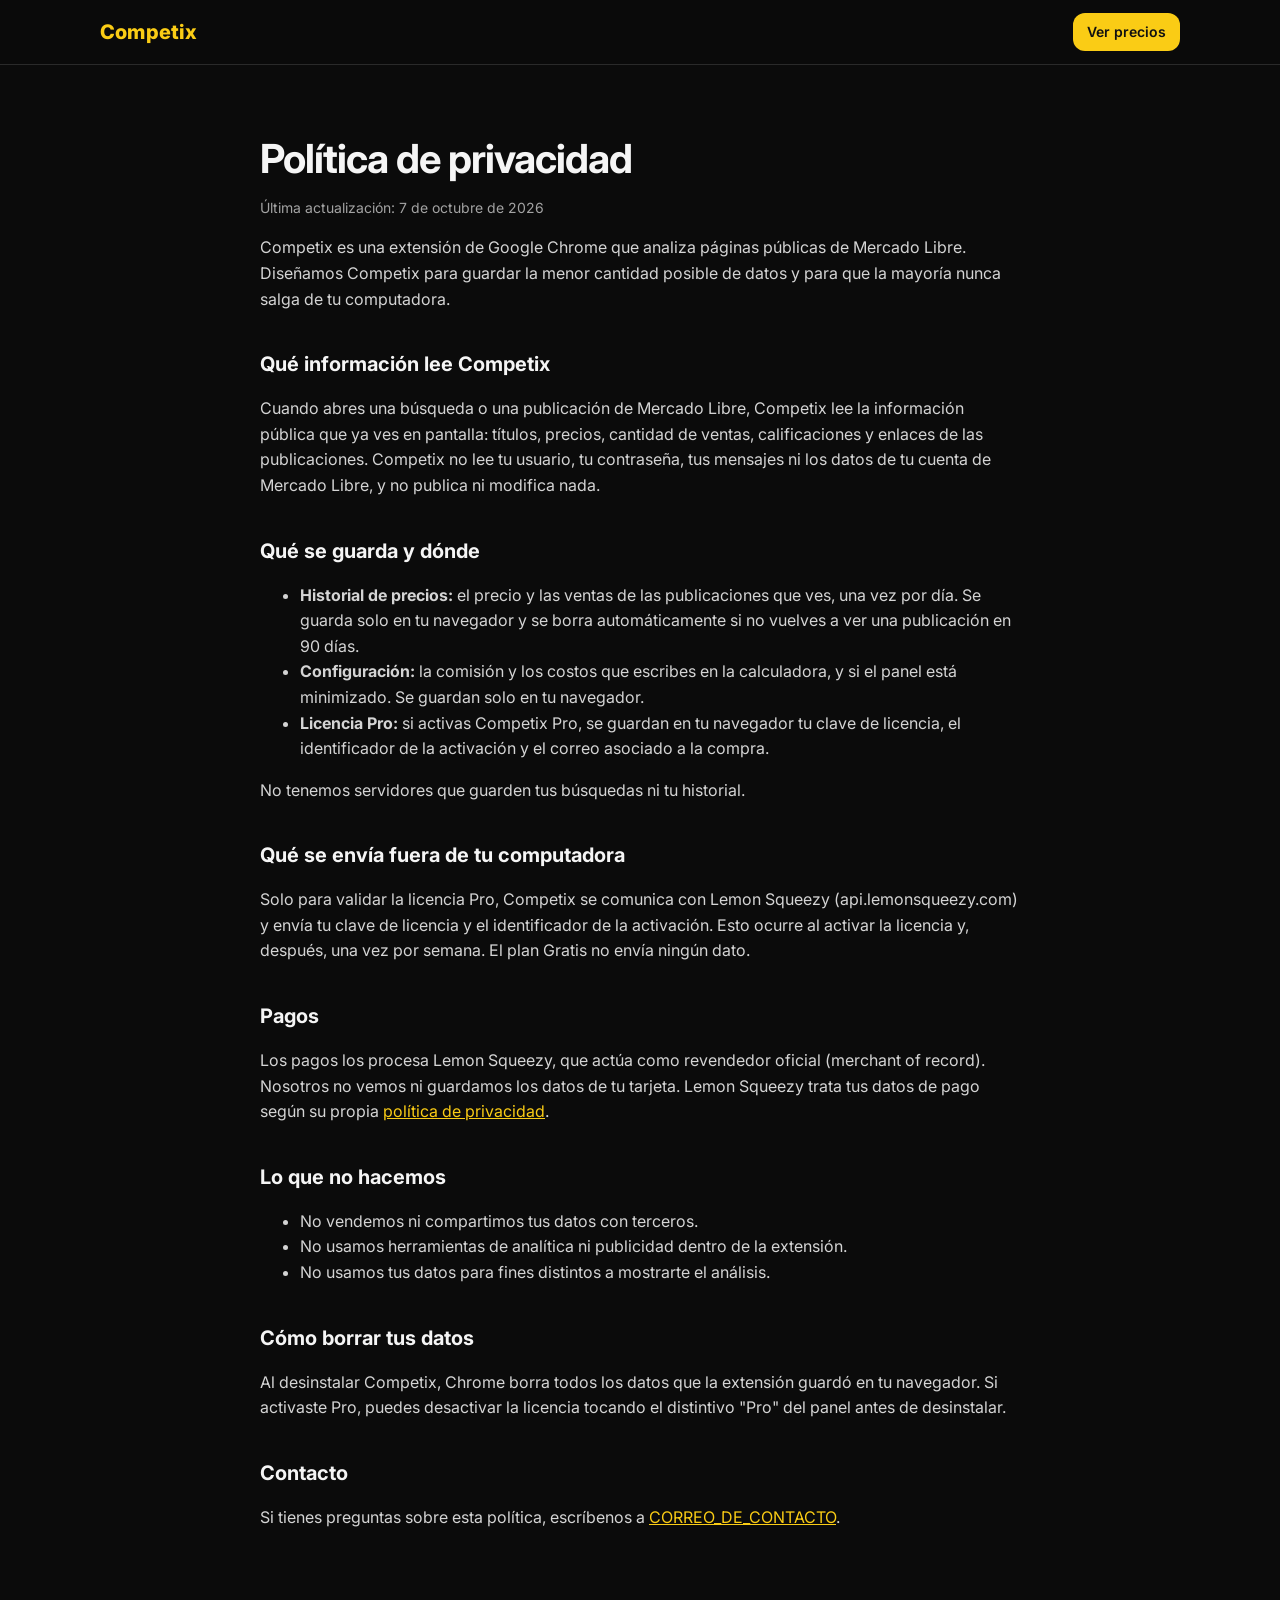
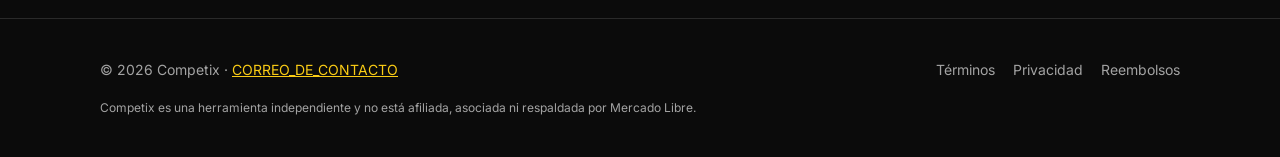
==== privacidad.html @ 34cb9949 "feat: add Competix landing page with pricing and legal pages" ====
<!doctype html>
<html lang="es">
  <head>
    <meta charset="utf-8" />
    <meta name="viewport" content="width=device-width, initial-scale=1" />
    <title>Política de privacidad — Competix</title>
    <link rel="preconnect" href="https://fonts.googleapis.com" />
    <link rel="preconnect" href="https://fonts.gstatic.com" crossorigin />
    <link href="https://fonts.googleapis.com/css2?family=Inter:wght@400;600;700;800&display=swap" rel="stylesheet" />
    <link rel="stylesheet" href="styles.css" />
  </head>
  <body>
    <header class="site-header">
      <div class="container">
        <a class="brand" href="./">Competix</a>
        <nav class="nav"><a class="btn btn-gold" href="./#precios">Ver precios</a></nav>
      </div>
    </header>
    <main class="container legal">
      <h1>Política de privacidad</h1>
      <p class="updated">Última actualización: 7 de octubre de 2026</p>

      <p>Competix es una extensión de Google Chrome que analiza páginas públicas de Mercado Libre. Diseñamos Competix
      para guardar la menor cantidad posible de datos y para que la mayoría nunca salga de tu computadora.</p>

      <h2>Qué información lee Competix</h2>
      <p>Cuando abres una búsqueda o una publicación de Mercado Libre, Competix lee la información pública que ya ves
      en pantalla: títulos, precios, cantidad de ventas, calificaciones y enlaces de las publicaciones. Competix no lee
      tu usuario, tu contraseña, tus mensajes ni los datos de tu cuenta de Mercado Libre, y no publica ni modifica nada.</p>

      <h2>Qué se guarda y dónde</h2>
      <ul>
        <li><strong>Historial de precios:</strong> el precio y las ventas de las publicaciones que ves, una vez por día.
        Se guarda solo en tu navegador y se borra automáticamente si no vuelves a ver una publicación en 90 días.</li>
        <li><strong>Configuración:</strong> la comisión y los costos que escribes en la calculadora, y si el panel está
        minimizado. Se guardan solo en tu navegador.</li>
        <li><strong>Licencia Pro:</strong> si activas Competix Pro, se guardan en tu navegador tu clave de licencia, el
        identificador de la activación y el correo asociado a la compra.</li>
      </ul>
      <p>No tenemos servidores que guarden tus búsquedas ni tu historial.</p>

      <h2>Qué se envía fuera de tu computadora</h2>
      <p>Solo para validar la licencia Pro, Competix se comunica con Lemon Squeezy (api.lemonsqueezy.com) y envía tu
      clave de licencia y el identificador de la activación. Esto ocurre al activar la licencia y, después, una vez por
      semana. El plan Gratis no envía ningún dato.</p>

      <h2>Pagos</h2>
      <p>Los pagos los procesa Lemon Squeezy, que actúa como revendedor oficial (merchant of record). Nosotros no vemos
      ni guardamos los datos de tu tarjeta. Lemon Squeezy trata tus datos de pago según su propia
      <a href="https://www.lemonsqueezy.com/privacy" target="_blank" rel="noopener noreferrer">política de privacidad</a>.</p>

      <h2>Lo que no hacemos</h2>
      <ul>
        <li>No vendemos ni compartimos tus datos con terceros.</li>
        <li>No usamos herramientas de analítica ni publicidad dentro de la extensión.</li>
        <li>No usamos tus datos para fines distintos a mostrarte el análisis.</li>
      </ul>

      <h2>Cómo borrar tus datos</h2>
      <p>Al desinstalar Competix, Chrome borra todos los datos que la extensión guardó en tu navegador. Si activaste Pro,
      puedes desactivar la licencia tocando el distintivo "Pro" del panel antes de desinstalar.</p>

      <h2>Contacto</h2>
      <p>Si tienes preguntas sobre esta política, escríbenos a <a href="mailto:CORREO_DE_CONTACTO">CORREO_DE_CONTACTO</a>.</p>
    </main>
    <footer class="site-footer">
      <div class="container">
        <span>© 2026 Competix · <a href="mailto:CORREO_DE_CONTACTO">CORREO_DE_CONTACTO</a></span>
        <nav class="footer-links">
          <a href="terminos.html">Términos</a>
          <a href="privacidad.html">Privacidad</a>
          <a href="reembolsos.html">Reembolsos</a>
        </nav>
        <p class="disclaimer">
          Competix es una herramienta independiente y no está afiliada, asociada ni respaldada por Mercado Libre.
        </p>
      </div>
    </footer>
  </body>
</html>
---- styles.css ----
/* Competix landing — black and gold, same tokens as the extension panel. */
:root {
  color-scheme: dark;
  --bg: #0b0b0b;
  --surface: #151515;
  --surface-2: #1c1c1c;
  --border: #2a2a2a;
  --text: #f5f5f5;
  --muted: #a3a3a3;
  --gold: #facc15;
  --gold-soft: rgba(250, 204, 21, 0.12);
  --on-gold: #111111;
  --radius: 16px;
  --max: 1080px;
}

* {
  box-sizing: border-box;
}

html {
  scroll-behavior: smooth;
}

body {
  margin: 0;
  background: var(--bg);
  color: var(--text);
  font: 16px/1.6 "Inter", system-ui, -apple-system, sans-serif;
  -webkit-font-smoothing: antialiased;
}

a {
  color: var(--gold);
}

img,
svg {
  display: block;
}

.icon {
  width: 1.15em;
  height: 1.15em;
  flex-shrink: 0;
  fill: none;
  stroke: currentColor;
  stroke-width: 2;
  stroke-linecap: round;
  stroke-linejoin: round;
}

.container {
  width: min(var(--max), 100% - 32px);
  margin-inline: auto;
}

/* ---------- Header ---------- */

.site-header {
  position: sticky;
  top: 0;
  z-index: 10;
  background: rgba(11, 11, 11, 0.85);
  backdrop-filter: blur(10px);
  border-bottom: 1px solid var(--border);
}

.site-header .container {
  display: flex;
  align-items: center;
  justify-content: space-between;
  height: 64px;
}

.brand {
  display: flex;
  align-items: center;
  gap: 8px;
  color: var(--gold);
  font-weight: 800;
  font-size: 20px;
  text-decoration: none;
  letter-spacing: 0.2px;
}

.nav {
  display: flex;
  align-items: center;
  gap: 24px;
}

.nav a {
  color: var(--muted);
  text-decoration: none;
  font-size: 14px;
  font-weight: 600;
}

.nav a:hover {
  color: var(--text);
}

/* ---------- Buttons ---------- */

.btn {
  display: inline-flex;
  align-items: center;
  justify-content: center;
  gap: 8px;
  padding: 12px 20px;
  border-radius: 12px;
  font-weight: 700;
  font-size: 15px;
  text-decoration: none;
  transition: filter 0.15s, transform 0.15s;
}

.btn:hover {
  filter: brightness(1.1);
  transform: translateY(-1px);
}

.btn-gold {
  background: var(--gold);
  color: var(--on-gold);
}

.btn-outline {
  border: 1px solid var(--border);
  color: var(--text);
}

.nav .btn {
  padding: 8px 14px;
  font-size: 14px;
  color: var(--on-gold);
}

/* ---------- Hero ---------- */

.hero {
  padding: 72px 0 56px;
}

.hero .container {
  display: grid;
  grid-template-columns: 1.1fr 1fr;
  gap: 48px;
  align-items: center;
}

.eyebrow {
  display: inline-flex;
  align-items: center;
  gap: 6px;
  padding: 4px 12px;
  border-radius: 999px;
  background: var(--gold-soft);
  color: var(--gold);
  font-size: 13px;
  font-weight: 700;
}

h1 {
  margin: 16px 0;
  font-size: clamp(34px, 5vw, 52px);
  line-height: 1.1;
  letter-spacing: -1px;
}

h1 em {
  font-style: normal;
  color: var(--gold);
}

.lead {
  margin: 0 0 28px;
  color: var(--muted);
  font-size: 18px;
}

.hero-actions {
  display: flex;
  flex-wrap: wrap;
  gap: 12px;
}

.hero-note {
  margin-top: 14px;
  color: var(--muted);
  font-size: 13px;
}

/* Panel mock: a static drawing of the extension, built in HTML. */
.mock {
  border: 1px solid var(--border);
  border-radius: var(--radius);
  background: #111;
  box-shadow: 0 30px 80px rgba(0, 0, 0, 0.6), 0 0 0 1px rgba(250, 204, 21, 0.08);
  overflow: hidden;
  font-size: 13px;
}

.mock-header {
  display: flex;
  justify-content: space-between;
  align-items: center;
  padding: 10px 14px;
  border-bottom: 2px solid var(--gold);
  color: var(--gold);
  font-weight: 700;
}

.mock-pro {
  display: inline-flex;
  align-items: center;
  gap: 4px;
  padding: 2px 8px;
  border: 1px solid var(--gold);
  border-radius: 999px;
  background: var(--gold-soft);
  font-size: 11px;
}

.mock-tabs {
  display: flex;
  gap: 4px;
  padding: 8px 10px;
  border-bottom: 1px solid var(--border);
  color: var(--muted);
  font-weight: 600;
  font-size: 12px;
}

.mock-tabs span {
  display: inline-flex;
  align-items: center;
  gap: 5px;
  flex: 1;
  justify-content: center;
  padding: 7px 4px;
  border-radius: 8px;
}

.mock-tabs .active {
  background: var(--surface-2);
  color: var(--text);
  box-shadow: inset 0 -2px 0 var(--gold);
}

.mock-tabs .active .icon {
  color: var(--gold);
}

.mock-body {
  padding: 12px;
  display: grid;
  gap: 10px;
}

.mock-card {
  padding: 12px 14px;
  background: var(--surface-2);
  border: 1px solid var(--border);
  border-radius: 12px;
}

.mock-label {
  display: flex;
  align-items: center;
  gap: 6px;
  color: var(--muted);
  font-size: 12px;
}

.mock-label .icon {
  color: var(--gold);
}

.mock-value {
  display: block;
  margin-top: 2px;
  color: var(--gold);
  font-size: 22px;
  font-weight: 800;
}

.mock-badges {
  display: flex;
  gap: 6px;
  flex-wrap: wrap;
}

.badge {
  display: inline-flex;
  align-items: center;
  gap: 5px;
  padding: 3px 10px;
  border-radius: 999px;
  font-size: 12px;
  font-weight: 600;
}

.badge-medium {
  background: rgba(234, 179, 8, 0.16);
  color: #fde047;
}

.badge-neutral {
  background: var(--surface-2);
  color: var(--muted);
}

.mock-insight {
  display: flex;
  gap: 8px;
  padding: 10px 12px;
  border-left: 3px solid var(--gold);
  background: var(--gold-soft);
  border-radius: 0 8px 8px 0;
}

.mock-insight .icon {
  color: var(--gold);
  margin-top: 2px;
}

.mock-chart {
  width: 100%;
  height: 70px;
  margin-top: 8px;
}

/* ---------- Sections ---------- */

section {
  padding: 64px 0;
}

.section-title {
  margin: 0 0 8px;
  font-size: clamp(26px, 3.5vw, 34px);
  letter-spacing: -0.5px;
  text-align: center;
}

.section-lead {
  max-width: 620px;
  margin: 0 auto 40px;
  color: var(--muted);
  text-align: center;
}

.features {
  display: grid;
  grid-template-columns: repeat(3, 1fr);
  gap: 16px;
}

.feature {
  padding: 22px;
  background: var(--surface);
  border: 1px solid var(--border);
  border-radius: var(--radius);
}

.feature-icon {
  display: grid;
  place-items: center;
  width: 40px;
  height: 40px;
  margin-bottom: 14px;
  border-radius: 10px;
  background: var(--gold-soft);
  color: var(--gold);
}

.feature h3 {
  margin: 0 0 6px;
  font-size: 17px;
}

.feature p {
  margin: 0;
  color: var(--muted);
  font-size: 15px;
}

.steps {
  display: grid;
  grid-template-columns: repeat(3, 1fr);
  gap: 16px;
  counter-reset: step;
}

.step {
  padding: 22px;
  border: 1px dashed var(--border);
  border-radius: var(--radius);
}

.step::before {
  counter-increment: step;
  content: counter(step);
  display: grid;
  place-items: center;
  width: 32px;
  height: 32px;
  margin-bottom: 12px;
  border-radius: 50%;
  background: var(--gold);
  color: var(--on-gold);
  font-weight: 800;
}

.step h3 {
  margin: 0 0 6px;
  font-size: 17px;
}

.step p {
  margin: 0;
  color: var(--muted);
  font-size: 15px;
}

/* ---------- Pricing ---------- */

.pricing {
  display: grid;
  grid-template-columns: repeat(2, minmax(0, 380px));
  justify-content: center;
  gap: 20px;
}

.plan {
  display: flex;
  flex-direction: column;
  padding: 28px;
  background: var(--surface);
  border: 1px solid var(--border);
  border-radius: var(--radius);
}

.plan-pro {
  border-color: var(--gold);
  box-shadow: 0 0 0 1px var(--gold), 0 20px 60px rgba(250, 204, 21, 0.08);
}

.plan-name {
  display: flex;
  align-items: center;
  gap: 8px;
  margin: 0;
  font-size: 18px;
}

.plan-pro .plan-name {
  color: var(--gold);
}

.price {
  margin: 14px 0 4px;
  font-size: 42px;
  font-weight: 800;
  letter-spacing: -1px;
}

.price small {
  color: var(--muted);
  font-size: 16px;
  font-weight: 600;
  letter-spacing: 0;
}

.plan-desc {
  margin: 0 0 20px;
  color: var(--muted);
  font-size: 14px;
}

.plan ul {
  display: grid;
  gap: 10px;
  margin: 0 0 24px;
  padding: 0;
  list-style: none;
  flex: 1;
}

.plan li {
  display: flex;
  gap: 8px;
  font-size: 15px;
}

.plan li .icon {
  margin-top: 3px;
  color: var(--gold);
}

.plan li.off {
  color: var(--muted);
}

.plan li.off .icon {
  color: var(--muted);
}

.pricing-note {
  margin-top: 20px;
  color: var(--muted);
  font-size: 13px;
  text-align: center;
}

/* ---------- FAQ ---------- */

.faq {
  max-width: 760px;
  margin: 0 auto;
  display: grid;
  gap: 10px;
}

.faq details {
  padding: 16px 20px;
  background: var(--surface);
  border: 1px solid var(--border);
  border-radius: 12px;
}

.faq summary {
  cursor: pointer;
  font-weight: 700;
}

.faq p {
  margin: 10px 0 0;
  color: var(--muted);
}

/* ---------- Footer ---------- */

.site-footer {
  padding: 40px 0;
  border-top: 1px solid var(--border);
  color: var(--muted);
  font-size: 14px;
}

.site-footer .container {
  display: flex;
  flex-wrap: wrap;
  justify-content: space-between;
  gap: 16px;
}

.footer-links {
  display: flex;
  flex-wrap: wrap;
  gap: 18px;
}

.footer-links a {
  color: var(--muted);
  text-decoration: none;
}

.footer-links a:hover {
  color: var(--text);
}

.disclaimer {
  width: 100%;
  margin: 0;
  font-size: 12px;
}

/* ---------- Legal pages ---------- */

.legal {
  max-width: 760px;
  padding: 56px 0 72px;
}

.legal h1 {
  font-size: clamp(30px, 4vw, 40px);
}

.legal h2 {
  margin: 36px 0 8px;
  font-size: 20px;
}

.legal p,
.legal li {
  color: #d4d4d4;
}

.legal .updated {
  color: var(--muted);
  font-size: 14px;
}

/* ---------- Responsive ---------- */

@media (max-width: 860px) {
  .hero .container,
  .features,
  .steps,
  .pricing {
    grid-template-columns: 1fr;
  }

  .hero {
    padding-top: 40px;
  }

  .nav a:not(.btn) {
    display: none;
  }
}

@media (prefers-reduced-motion: reduce) {
  html {
    scroll-behavior: auto;
  }

  .btn {
    transition: none;
  }
}
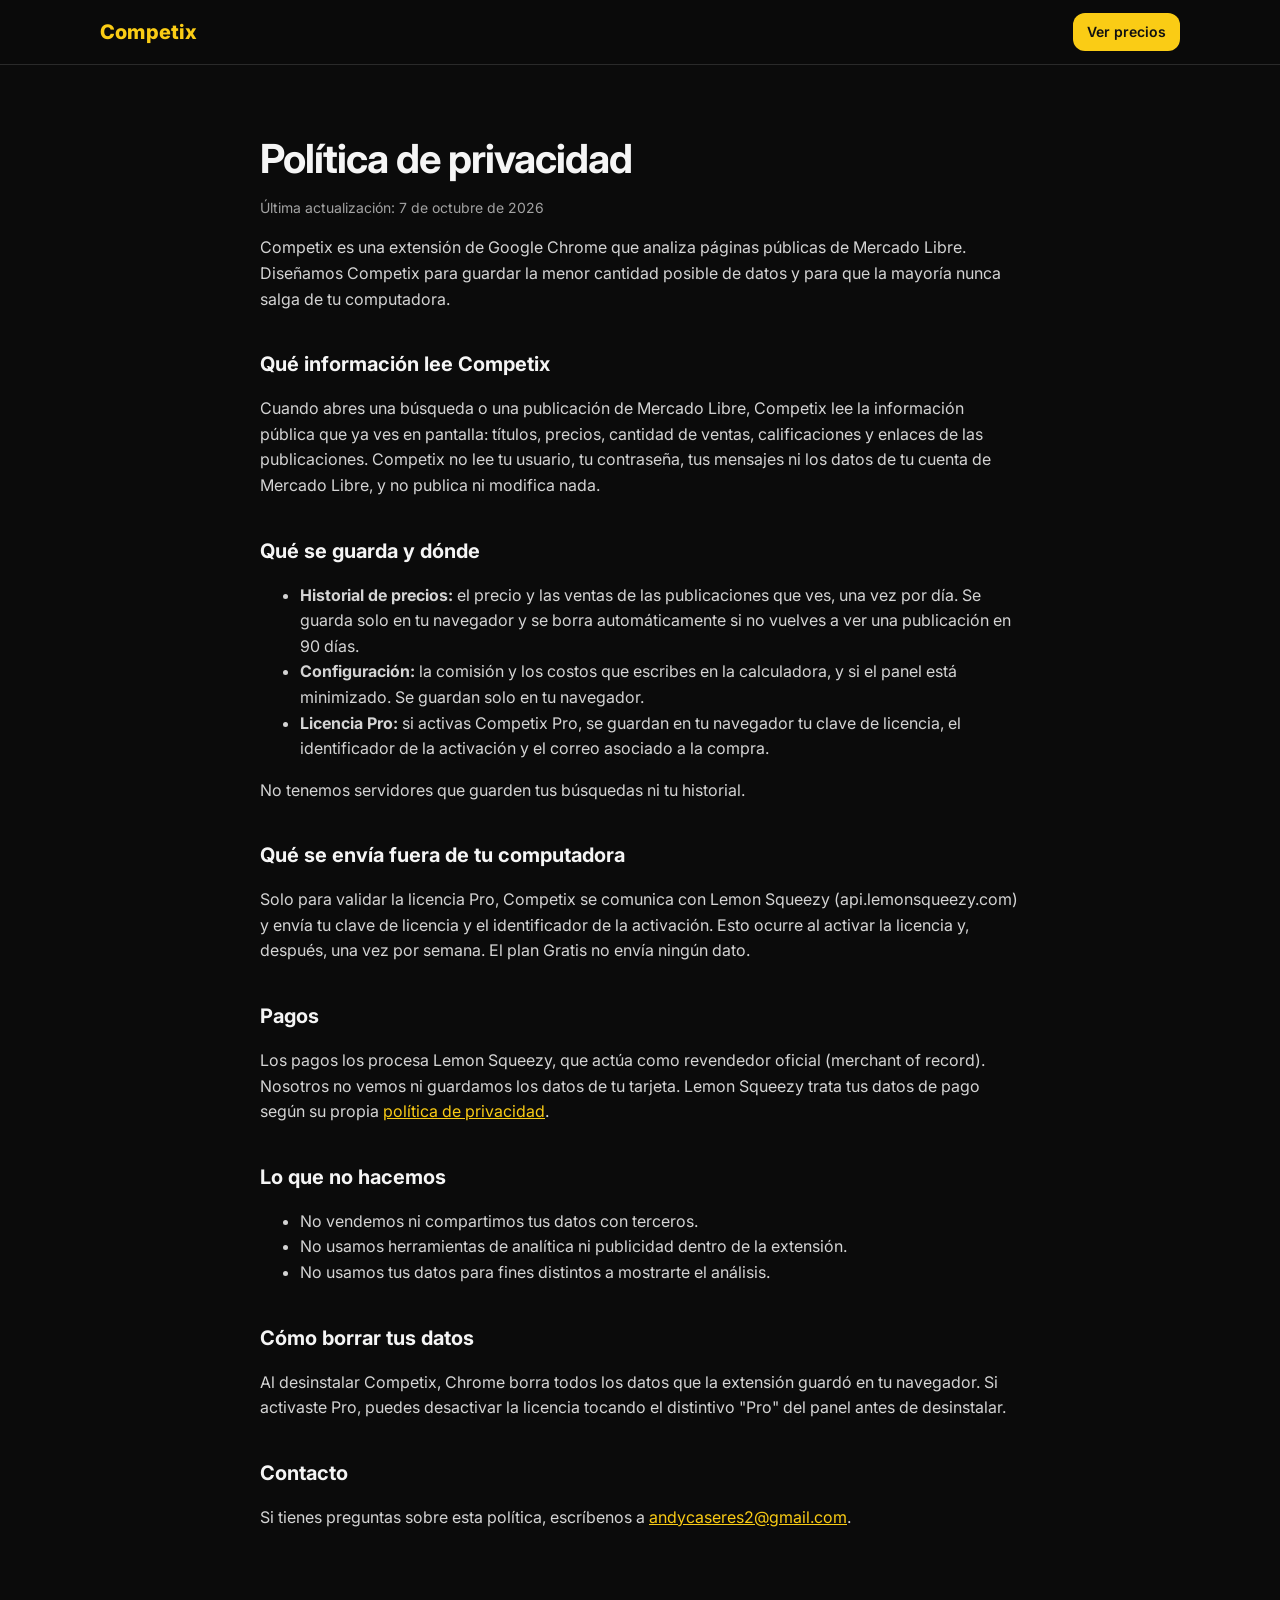
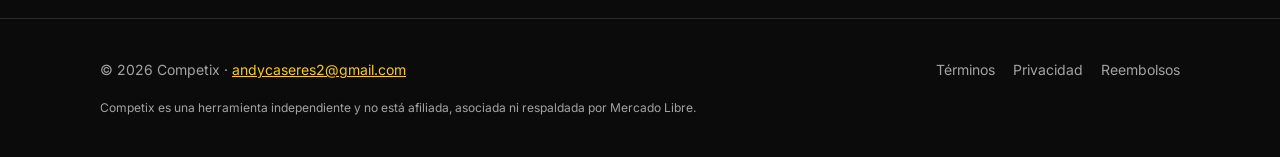
==== commit f0a259b3: "chore: set support contact email" ====
--- a/privacidad.html
+++ b/privacidad.html
@@ -61,11 +61,11 @@
       puedes desactivar la licencia tocando el distintivo "Pro" del panel antes de desinstalar.</p>
 
       <h2>Contacto</h2>
-      <p>Si tienes preguntas sobre esta política, escríbenos a <a href="mailto:CORREO_DE_CONTACTO">CORREO_DE_CONTACTO</a>.</p>
+      <p>Si tienes preguntas sobre esta política, escríbenos a <a href="mailto:andycaseres2@gmail.com">andycaseres2@gmail.com</a>.</p>
     </main>
     <footer class="site-footer">
       <div class="container">
-        <span>© 2026 Competix · <a href="mailto:CORREO_DE_CONTACTO">CORREO_DE_CONTACTO</a></span>
+        <span>© 2026 Competix · <a href="mailto:andycaseres2@gmail.com">andycaseres2@gmail.com</a></span>
         <nav class="footer-links">
           <a href="terminos.html">Términos</a>
           <a href="privacidad.html">Privacidad</a>
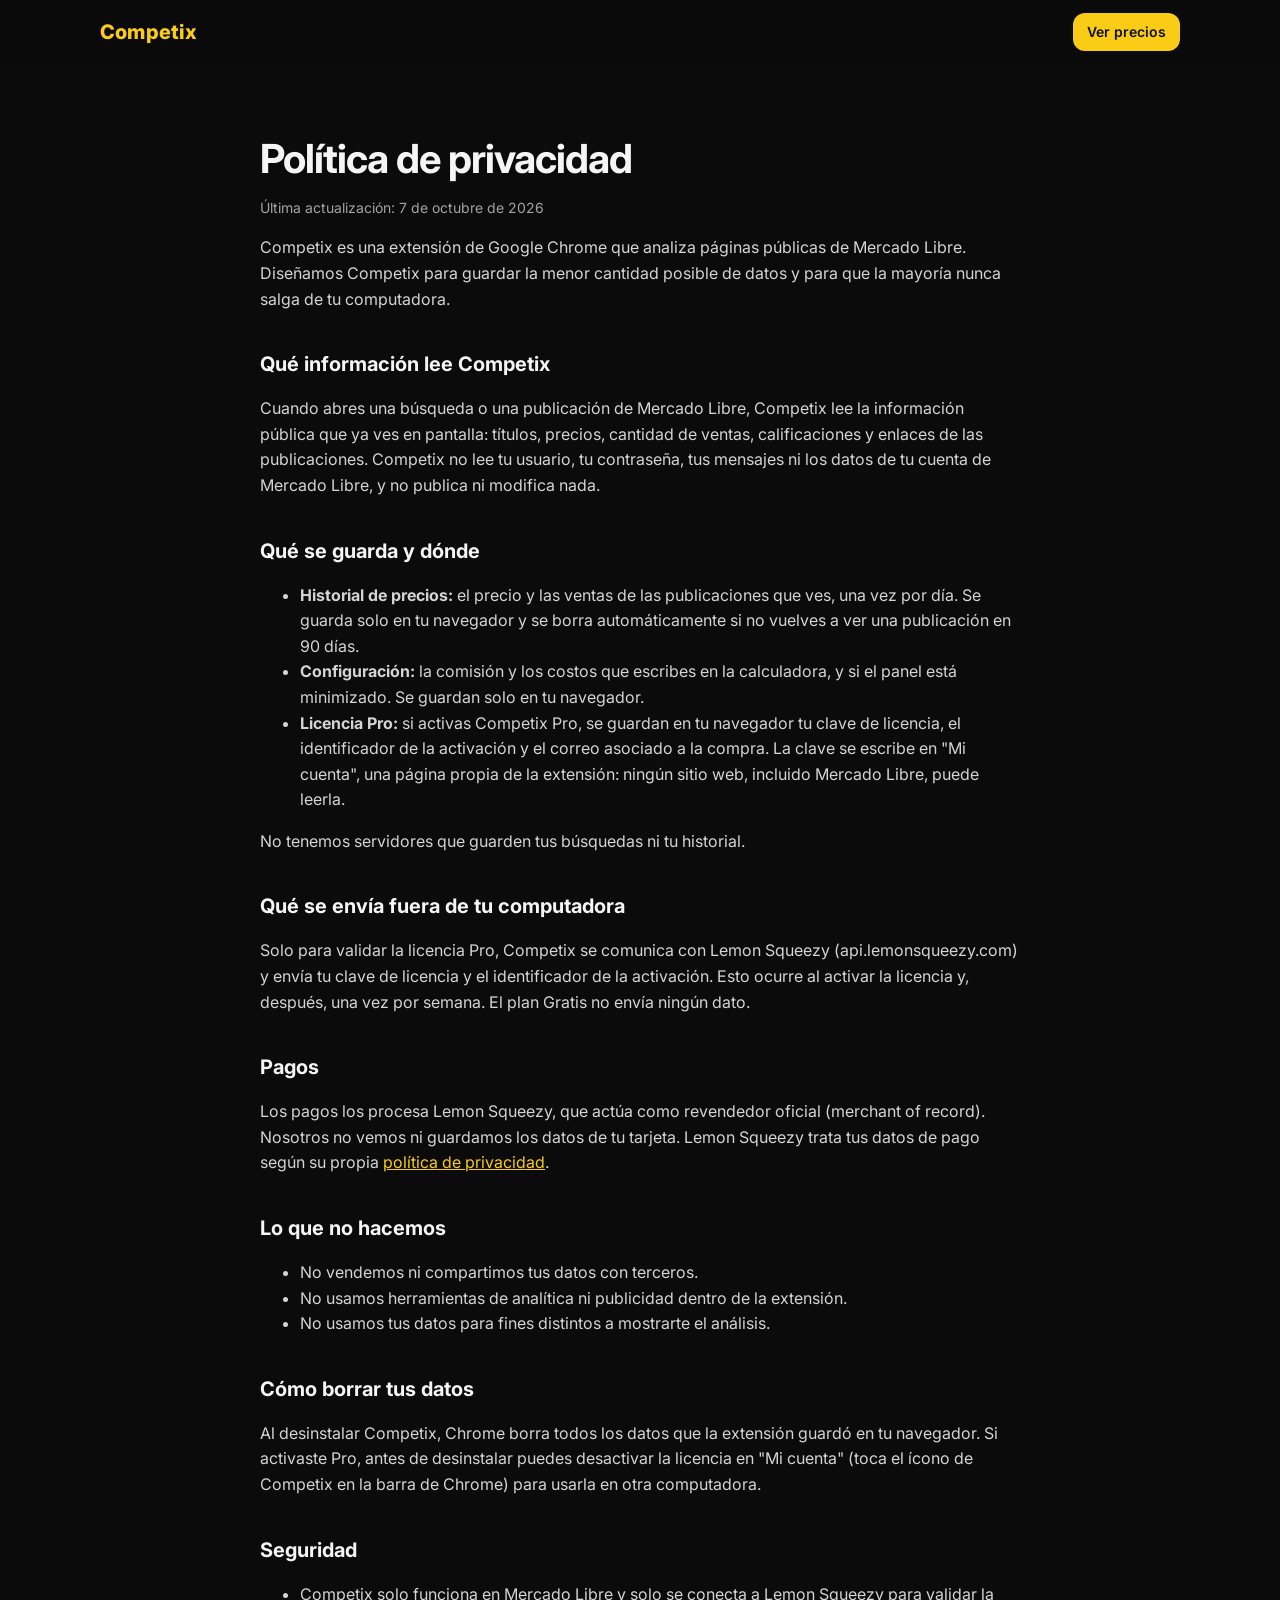
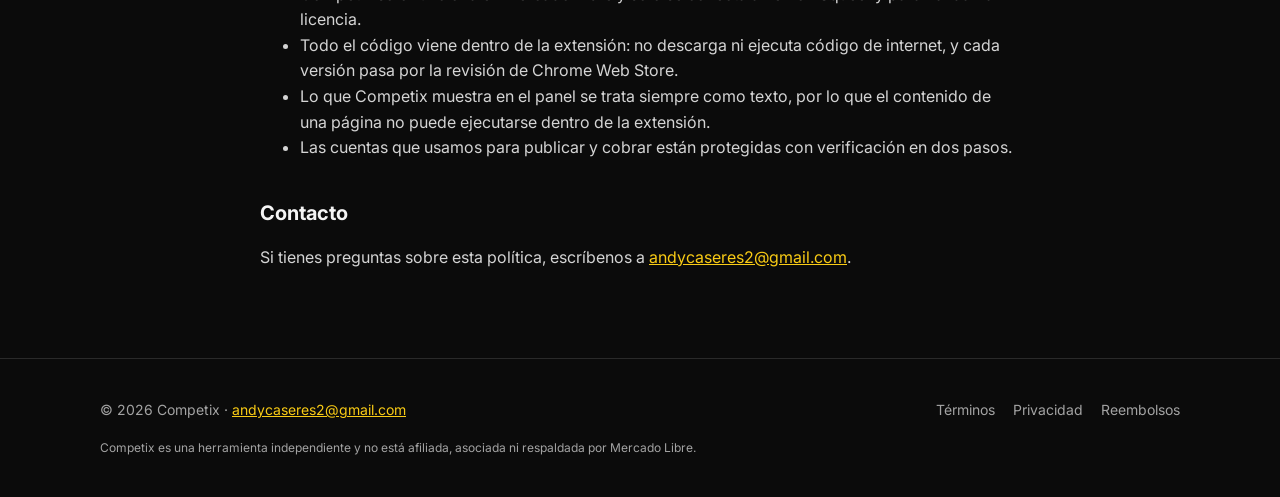
==== commit 4360eaa4: "feat: add animations, real panel showcase and security section" ====
--- a/privacidad.html
+++ b/privacidad.html
@@ -35,7 +35,8 @@
         <li><strong>Configuración:</strong> la comisión y los costos que escribes en la calculadora, y si el panel está
         minimizado. Se guardan solo en tu navegador.</li>
         <li><strong>Licencia Pro:</strong> si activas Competix Pro, se guardan en tu navegador tu clave de licencia, el
-        identificador de la activación y el correo asociado a la compra.</li>
+        identificador de la activación y el correo asociado a la compra. La clave se escribe en "Mi cuenta", una página
+        propia de la extensión: ningún sitio web, incluido Mercado Libre, puede leerla.</li>
       </ul>
       <p>No tenemos servidores que guarden tus búsquedas ni tu historial.</p>
 
@@ -58,7 +59,18 @@
 
       <h2>Cómo borrar tus datos</h2>
       <p>Al desinstalar Competix, Chrome borra todos los datos que la extensión guardó en tu navegador. Si activaste Pro,
-      puedes desactivar la licencia tocando el distintivo "Pro" del panel antes de desinstalar.</p>
+      antes de desinstalar puedes desactivar la licencia en "Mi cuenta" (toca el ícono de Competix en la barra de Chrome)
+      para usarla en otra computadora.</p>
+
+      <h2>Seguridad</h2>
+      <ul>
+        <li>Competix solo funciona en Mercado Libre y solo se conecta a Lemon Squeezy para validar la licencia.</li>
+        <li>Todo el código viene dentro de la extensión: no descarga ni ejecuta código de internet, y cada versión pasa
+        por la revisión de Chrome Web Store.</li>
+        <li>Lo que Competix muestra en el panel se trata siempre como texto, por lo que el contenido de una página no
+        puede ejecutarse dentro de la extensión.</li>
+        <li>Las cuentas que usamos para publicar y cobrar están protegidas con verificación en dos pasos.</li>
+      </ul>
 
       <h2>Contacto</h2>
       <p>Si tienes preguntas sobre esta política, escríbenos a <a href="mailto:andycaseres2@gmail.com">andycaseres2@gmail.com</a>.</p>
--- a/styles.css
+++ b/styles.css
@@ -61,9 +61,15 @@
   position: sticky;
   top: 0;
   z-index: 10;
-  background: rgba(11, 11, 11, 0.85);
-  backdrop-filter: blur(10px);
-  border-bottom: 1px solid var(--border);
+  background: rgba(11, 11, 11, 0.7);
+  backdrop-filter: blur(12px);
+  border-bottom: 1px solid transparent;
+  transition: border-color 0.3s, background 0.3s;
+}
+
+.site-header.is-scrolled {
+  background: rgba(11, 11, 11, 0.88);
+  border-bottom-color: var(--border);
 }
 
 .site-header .container {
@@ -192,146 +198,6 @@
   font-size: 13px;
 }
 
-/* Panel mock: a static drawing of the extension, built in HTML. */
-.mock {
-  border: 1px solid var(--border);
-  border-radius: var(--radius);
-  background: #111;
-  box-shadow: 0 30px 80px rgba(0, 0, 0, 0.6), 0 0 0 1px rgba(250, 204, 21, 0.08);
-  overflow: hidden;
-  font-size: 13px;
-}
-
-.mock-header {
-  display: flex;
-  justify-content: space-between;
-  align-items: center;
-  padding: 10px 14px;
-  border-bottom: 2px solid var(--gold);
-  color: var(--gold);
-  font-weight: 700;
-}
-
-.mock-pro {
-  display: inline-flex;
-  align-items: center;
-  gap: 4px;
-  padding: 2px 8px;
-  border: 1px solid var(--gold);
-  border-radius: 999px;
-  background: var(--gold-soft);
-  font-size: 11px;
-}
-
-.mock-tabs {
-  display: flex;
-  gap: 4px;
-  padding: 8px 10px;
-  border-bottom: 1px solid var(--border);
-  color: var(--muted);
-  font-weight: 600;
-  font-size: 12px;
-}
-
-.mock-tabs span {
-  display: inline-flex;
-  align-items: center;
-  gap: 5px;
-  flex: 1;
-  justify-content: center;
-  padding: 7px 4px;
-  border-radius: 8px;
-}
-
-.mock-tabs .active {
-  background: var(--surface-2);
-  color: var(--text);
-  box-shadow: inset 0 -2px 0 var(--gold);
-}
-
-.mock-tabs .active .icon {
-  color: var(--gold);
-}
-
-.mock-body {
-  padding: 12px;
-  display: grid;
-  gap: 10px;
-}
-
-.mock-card {
-  padding: 12px 14px;
-  background: var(--surface-2);
-  border: 1px solid var(--border);
-  border-radius: 12px;
-}
-
-.mock-label {
-  display: flex;
-  align-items: center;
-  gap: 6px;
-  color: var(--muted);
-  font-size: 12px;
-}
-
-.mock-label .icon {
-  color: var(--gold);
-}
-
-.mock-value {
-  display: block;
-  margin-top: 2px;
-  color: var(--gold);
-  font-size: 22px;
-  font-weight: 800;
-}
-
-.mock-badges {
-  display: flex;
-  gap: 6px;
-  flex-wrap: wrap;
-}
-
-.badge {
-  display: inline-flex;
-  align-items: center;
-  gap: 5px;
-  padding: 3px 10px;
-  border-radius: 999px;
-  font-size: 12px;
-  font-weight: 600;
-}
-
-.badge-medium {
-  background: rgba(234, 179, 8, 0.16);
-  color: #fde047;
-}
-
-.badge-neutral {
-  background: var(--surface-2);
-  color: var(--muted);
-}
-
-.mock-insight {
-  display: flex;
-  gap: 8px;
-  padding: 10px 12px;
-  border-left: 3px solid var(--gold);
-  background: var(--gold-soft);
-  border-radius: 0 8px 8px 0;
-}
-
-.mock-insight .icon {
-  color: var(--gold);
-  margin-top: 2px;
-}
-
-.mock-chart {
-  width: 100%;
-  height: 70px;
-  margin-top: 8px;
-}
-
 /* ---------- Sections ---------- */
 
 section {
@@ -610,8 +476,14 @@
   .hero .container,
   .features,
   .steps,
-  .pricing {
+  .pricing,
+  .security-grid,
+  .showcase {
     grid-template-columns: 1fr;
+  }
+
+  .showcase-tab small {
+    display: none;
   }
 
   .hero {
@@ -632,3 +504,381 @@
     transition: none;
   }
 }
+
+/* ---------- Hero visual: real panel floating over a golden glow ---------- */
+
+.hero-visual {
+  position: relative;
+  display: grid;
+  place-items: center;
+}
+
+.hero-visual img,
+.showcase-img {
+  position: relative;
+  width: min(100%, 440px);
+  height: auto;
+}
+
+.glow {
+  position: absolute;
+  inset: 10% 5%;
+  border-radius: 50%;
+  background: radial-gradient(circle, rgba(250, 204, 21, 0.28), transparent 65%);
+  filter: blur(40px);
+  animation: glow-pulse 6s ease-in-out infinite;
+}
+
+.glow--soft {
+  opacity: 0.6;
+}
+
+.float {
+  animation: float 7s ease-in-out infinite;
+}
+
+@keyframes float {
+  0%, 100% { transform: translateY(0); }
+  50% { transform: translateY(-12px); }
+}
+
+@keyframes glow-pulse {
+  0%, 100% { opacity: 0.7; transform: scale(1); }
+  50% { opacity: 1; transform: scale(1.06); }
+}
+
+.hero-trust {
+  display: flex;
+  flex-wrap: wrap;
+  gap: 8px 20px;
+  margin: 22px 0 0;
+  padding: 0;
+  list-style: none;
+  color: var(--muted);
+  font-size: 14px;
+}
+
+.hero-trust li {
+  display: flex;
+  align-items: center;
+  gap: 6px;
+}
+
+.hero-trust .icon {
+  color: var(--gold);
+}
+
+/* Hero entrance: copy slides up, panel fades in a beat later. */
+.hero-copy > * {
+  animation: fade-up 0.8s cubic-bezier(0.22, 1, 0.36, 1) both;
+}
+
+.hero-copy > :nth-child(2) { animation-delay: 0.08s; }
+.hero-copy > :nth-child(3) { animation-delay: 0.16s; }
+.hero-copy > :nth-child(4) { animation-delay: 0.24s; }
+.hero-copy > :nth-child(5) { animation-delay: 0.32s; }
+
+.hero-visual {
+  animation: fade-in 1.2s 0.3s ease both;
+}
+
+@keyframes fade-up {
+  from { opacity: 0; transform: translateY(18px); }
+  to { opacity: 1; transform: none; }
+}
+
+@keyframes fade-in {
+  from { opacity: 0; transform: scale(0.96); }
+  to { opacity: 1; transform: none; }
+}
+
+/* ---------- Reveal on scroll (only when JS runs, see script.js) ---------- */
+
+.js .reveal {
+  opacity: 0;
+  transform: translateY(26px);
+  transition: opacity 0.7s ease, transform 0.7s cubic-bezier(0.22, 1, 0.36, 1);
+  transition-delay: calc(var(--d, 0) * 90ms);
+}
+
+.js .reveal.is-visible {
+  opacity: 1;
+  transform: none;
+}
+
+/* ---------- Micro-interactions ---------- */
+
+.btn-shine {
+  position: relative;
+  overflow: hidden;
+}
+
+.btn-shine::after {
+  content: "";
+  position: absolute;
+  inset: 0;
+  background: linear-gradient(110deg, transparent 30%, rgba(255, 255, 255, 0.55) 50%, transparent 70%);
+  transform: translateX(-120%);
+  animation: shine 4s ease-in-out 1.5s infinite;
+}
+
+@keyframes shine {
+  0%, 60% { transform: translateX(-120%); }
+  80%, 100% { transform: translateX(120%); }
+}
+
+.feature,
+.security-card {
+  transition: transform 0.25s ease, border-color 0.25s ease, box-shadow 0.25s ease;
+}
+
+.feature:hover,
+.security-card:hover {
+  transform: translateY(-4px);
+  border-color: rgba(250, 204, 21, 0.45);
+  box-shadow: 0 16px 40px rgba(0, 0, 0, 0.45);
+}
+
+.feature-icon {
+  transition: transform 0.3s ease;
+}
+
+.feature:hover .feature-icon {
+  transform: rotate(-8deg) scale(1.08);
+}
+
+/* ---------- Showcase ---------- */
+
+.showcase {
+  display: grid;
+  grid-template-columns: minmax(0, 360px) minmax(0, 1fr);
+  gap: 40px;
+  align-items: center;
+}
+
+.showcase-tabs {
+  position: relative;
+  display: grid;
+  gap: 8px;
+}
+
+.showcase-tab {
+  display: flex;
+  align-items: center;
+  gap: 14px;
+  padding: 16px 18px;
+  background: var(--surface);
+  border: 1px solid var(--border);
+  border-radius: 14px;
+  color: var(--muted);
+  font: inherit;
+  text-align: left;
+  cursor: pointer;
+  transition: border-color 0.25s, color 0.25s, background 0.25s;
+}
+
+.showcase-tab .icon {
+  width: 22px;
+  height: 22px;
+}
+
+.showcase-tab span {
+  display: grid;
+}
+
+.showcase-tab strong {
+  color: var(--text);
+  font-size: 16px;
+}
+
+.showcase-tab small {
+  font-size: 13px;
+}
+
+.showcase-tab:hover {
+  border-color: rgba(250, 204, 21, 0.4);
+}
+
+.showcase-tab.is-active {
+  background: var(--surface-2);
+  border-color: var(--gold);
+  color: var(--gold);
+}
+
+.showcase-tab:focus-visible {
+  outline: 2px solid var(--gold);
+  outline-offset: 2px;
+}
+
+.showcase-progress {
+  height: 3px;
+  margin-top: 4px;
+  background: var(--border);
+  border-radius: 3px;
+  overflow: hidden;
+}
+
+.showcase-progress span {
+  display: block;
+  height: 100%;
+  background: var(--gold);
+  transform-origin: left;
+  transform: scaleX(0);
+}
+
+@keyframes showcase-progress {
+  from { transform: scaleX(0); }
+  to { transform: scaleX(1); }
+}
+
+/* Images stack in one grid cell and cross-fade. */
+.showcase-stage {
+  position: relative;
+  display: grid;
+  place-items: center;
+  min-height: 560px;
+}
+
+.showcase-stage > * {
+  grid-area: 1 / 1;
+}
+
+.showcase-img {
+  opacity: 0;
+  transform: translateY(12px) scale(0.98);
+  transition: opacity 0.5s ease, transform 0.6s cubic-bezier(0.22, 1, 0.36, 1);
+  pointer-events: none;
+}
+
+.showcase-img.is-active {
+  opacity: 1;
+  transform: none;
+}
+
+/* ---------- Security ---------- */
+
+.security-section {
+  background:
+    radial-gradient(ellipse at top, rgba(250, 204, 21, 0.07), transparent 60%),
+    var(--bg);
+}
+
+.eyebrow--center {
+  display: flex;
+  width: fit-content;
+  margin: 0 auto 14px;
+}
+
+.security-grid {
+  display: grid;
+  grid-template-columns: repeat(3, 1fr);
+  gap: 16px;
+}
+
+.security-card {
+  padding: 24px;
+  background: var(--surface);
+  border: 1px solid var(--border);
+  border-radius: var(--radius);
+}
+
+.security-card > .icon {
+  width: 28px;
+  height: 28px;
+  margin-bottom: 14px;
+  color: var(--gold);
+}
+
+.security-card h3 {
+  margin: 0 0 6px;
+  font-size: 17px;
+}
+
+.security-card p {
+  margin: 0;
+  color: var(--muted);
+  font-size: 15px;
+}
+
+.security-note {
+  margin-top: 24px;
+  color: var(--muted);
+  text-align: center;
+}
+
+/* ---------- Pricing tag ---------- */
+
+.plan-pro {
+  position: relative;
+  animation: pro-glow 4s ease-in-out infinite;
+}
+
+.plan-tag {
+  position: absolute;
+  top: -12px;
+  right: 24px;
+  padding: 3px 12px;
+  border-radius: 999px;
+  background: var(--gold);
+  color: var(--on-gold);
+  font-size: 12px;
+  font-weight: 800;
+}
+
+@keyframes pro-glow {
+  0%, 100% { box-shadow: 0 0 0 1px var(--gold), 0 20px 60px rgba(250, 204, 21, 0.06); }
+  50% { box-shadow: 0 0 0 1px var(--gold), 0 20px 70px rgba(250, 204, 21, 0.18); }
+}
+
+/* ---------- Respect reduced motion everywhere ---------- */
+
+@media (prefers-reduced-motion: reduce) {
+  *,
+  *::before,
+  *::after {
+    animation: none !important;
+    transition: none !important;
+  }
+
+  .js .reveal,
+  .showcase-img {
+    transform: none;
+  }
+}
+
+/* Mobile overrides for sections declared above (must come last to win the cascade). */
+@media (max-width: 860px) {
+  .security-grid,
+  .showcase {
+    grid-template-columns: 1fr;
+  }
+
+  .showcase {
+    gap: 24px;
+  }
+
+  .showcase-tabs {
+    grid-template-columns: repeat(2, minmax(0, 1fr));
+  }
+
+  .showcase-tab {
+    padding: 12px;
+    gap: 10px;
+  }
+
+  .showcase-progress {
+    grid-column: 1 / -1;
+  }
+
+  .showcase-stage {
+    min-height: 0;
+  }
+
+  .hero-actions .btn {
+    flex: 1 1 100%;
+  }
+
+  .eyebrow {
+    max-width: 100%;
+  }
+}
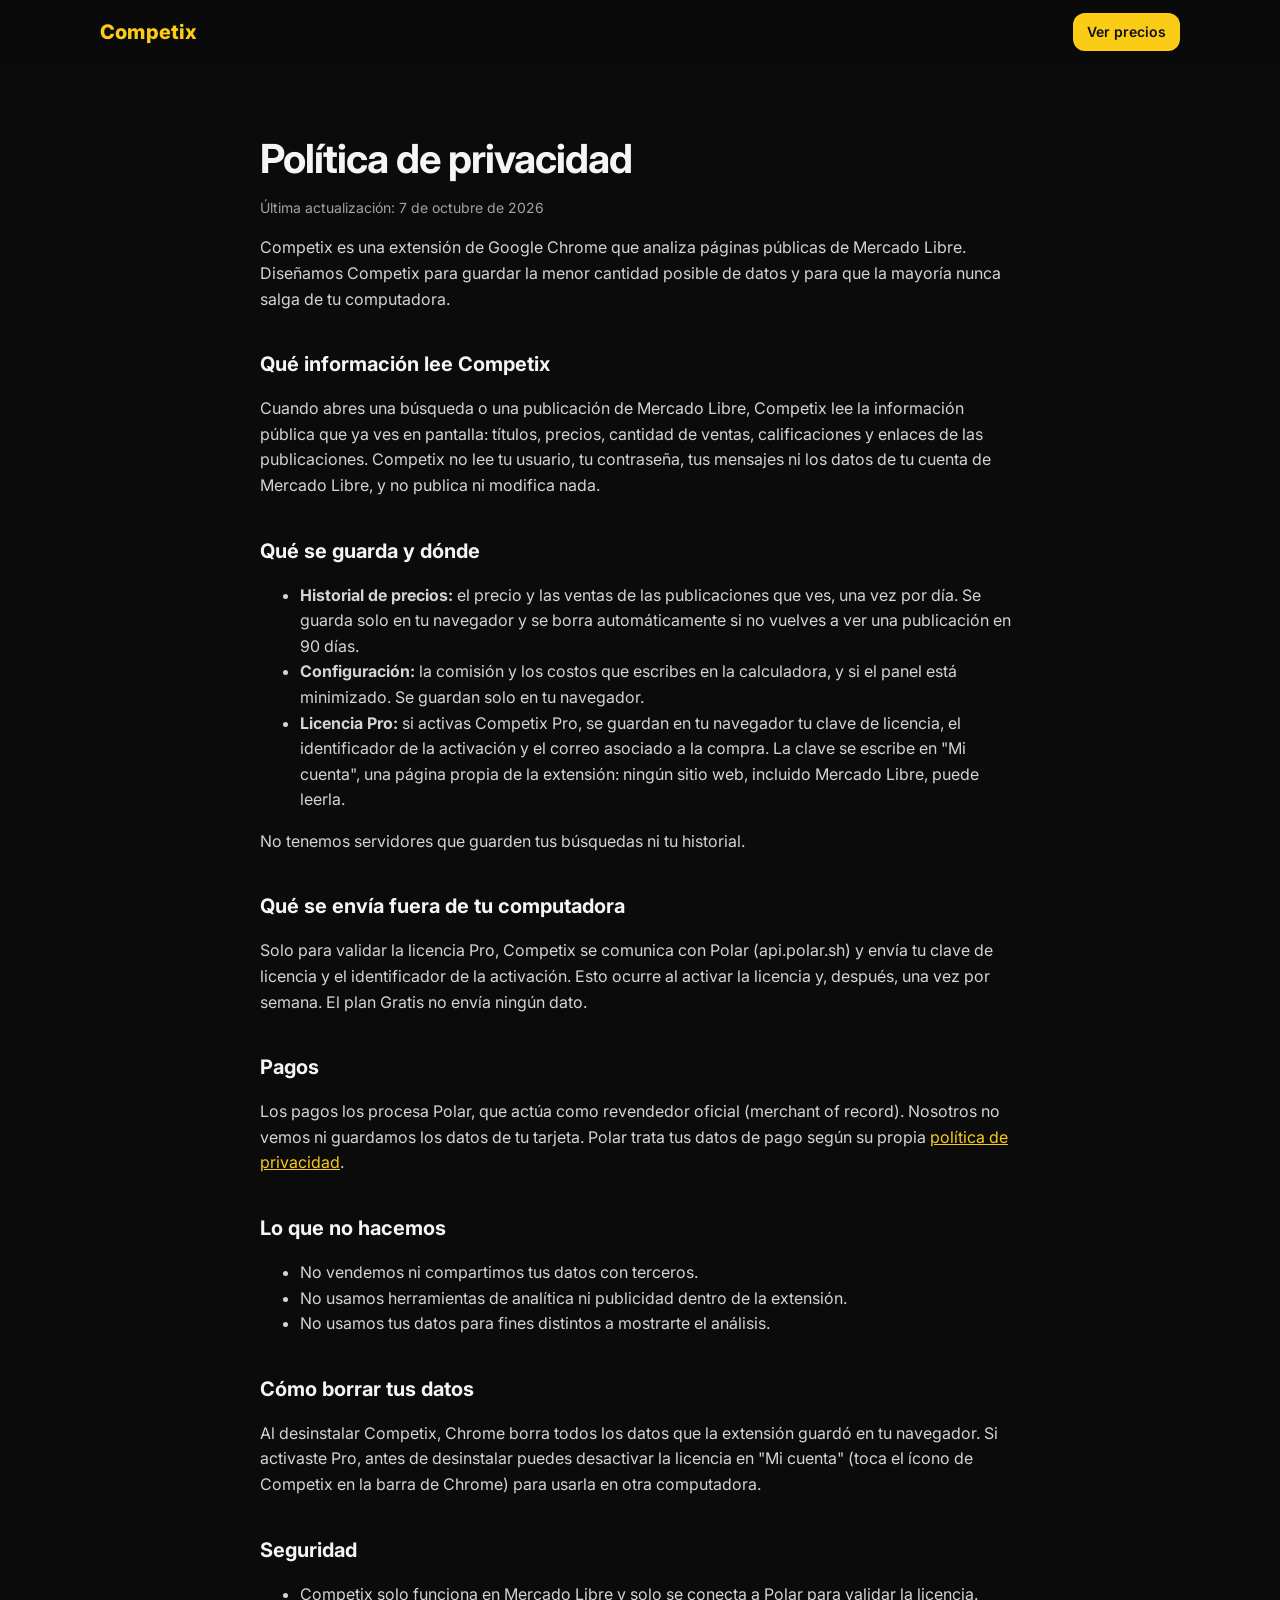
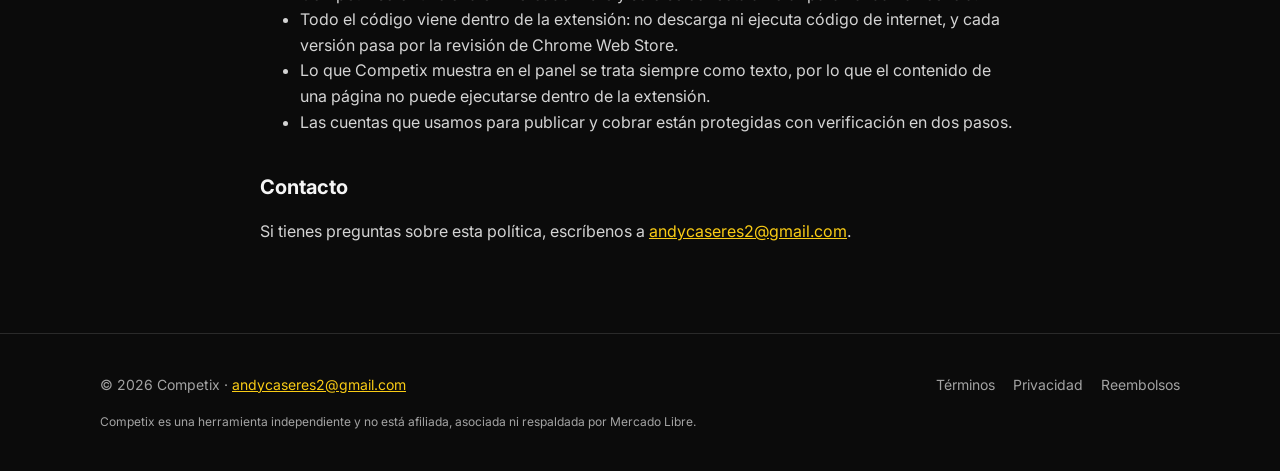
==== commit a3e6f4c5: "feat: switch payments to Polar" ====
--- a/privacidad.html
+++ b/privacidad.html
@@ -41,14 +41,14 @@
       <p>No tenemos servidores que guarden tus búsquedas ni tu historial.</p>
 
       <h2>Qué se envía fuera de tu computadora</h2>
-      <p>Solo para validar la licencia Pro, Competix se comunica con Lemon Squeezy (api.lemonsqueezy.com) y envía tu
+      <p>Solo para validar la licencia Pro, Competix se comunica con Polar (api.polar.sh) y envía tu
       clave de licencia y el identificador de la activación. Esto ocurre al activar la licencia y, después, una vez por
       semana. El plan Gratis no envía ningún dato.</p>
 
       <h2>Pagos</h2>
-      <p>Los pagos los procesa Lemon Squeezy, que actúa como revendedor oficial (merchant of record). Nosotros no vemos
-      ni guardamos los datos de tu tarjeta. Lemon Squeezy trata tus datos de pago según su propia
-      <a href="https://www.lemonsqueezy.com/privacy" target="_blank" rel="noopener noreferrer">política de privacidad</a>.</p>
+      <p>Los pagos los procesa Polar, que actúa como revendedor oficial (merchant of record). Nosotros no vemos
+      ni guardamos los datos de tu tarjeta. Polar trata tus datos de pago según su propia
+      <a href="https://polar.sh/legal/privacy-policy" target="_blank" rel="noopener noreferrer">política de privacidad</a>.</p>
 
       <h2>Lo que no hacemos</h2>
       <ul>
@@ -64,7 +64,7 @@
 
       <h2>Seguridad</h2>
       <ul>
-        <li>Competix solo funciona en Mercado Libre y solo se conecta a Lemon Squeezy para validar la licencia.</li>
+        <li>Competix solo funciona en Mercado Libre y solo se conecta a Polar para validar la licencia.</li>
         <li>Todo el código viene dentro de la extensión: no descarga ni ejecuta código de internet, y cada versión pasa
         por la revisión de Chrome Web Store.</li>
         <li>Lo que Competix muestra en el panel se trata siempre como texto, por lo que el contenido de una página no
